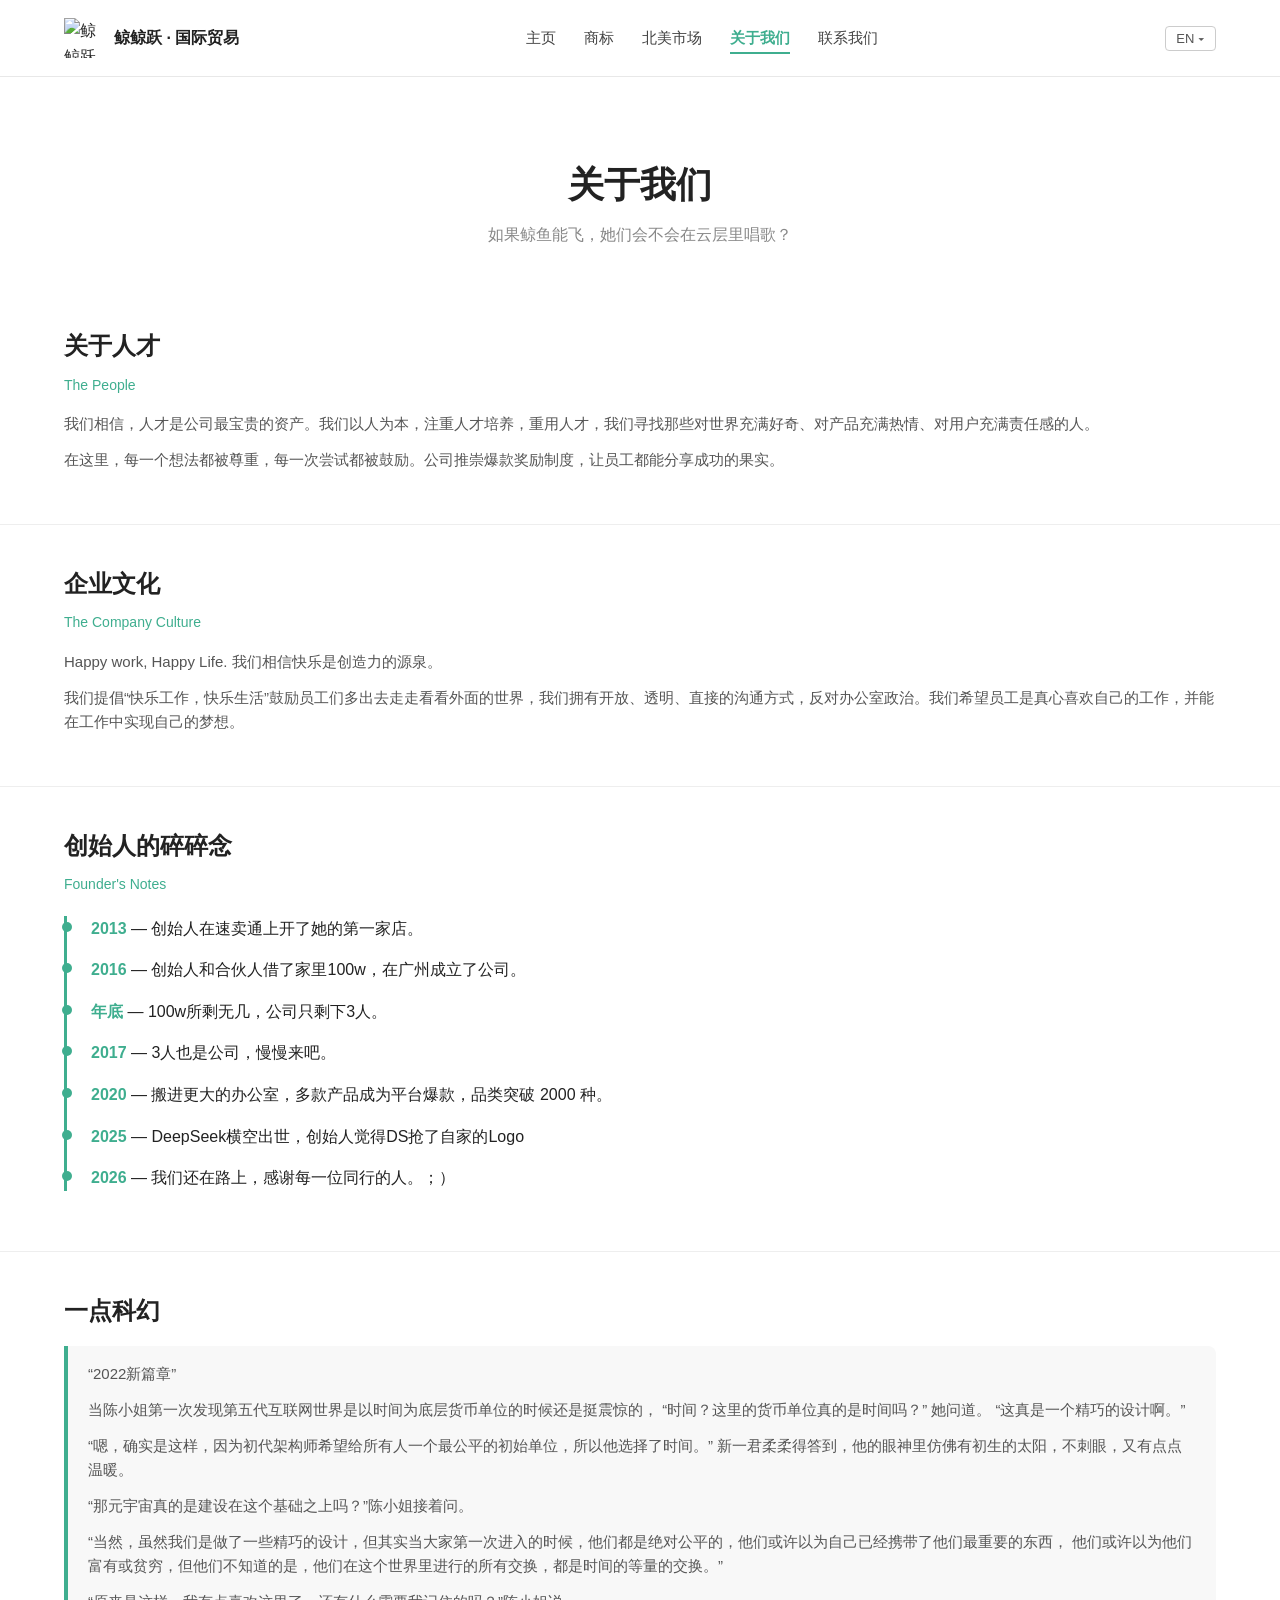
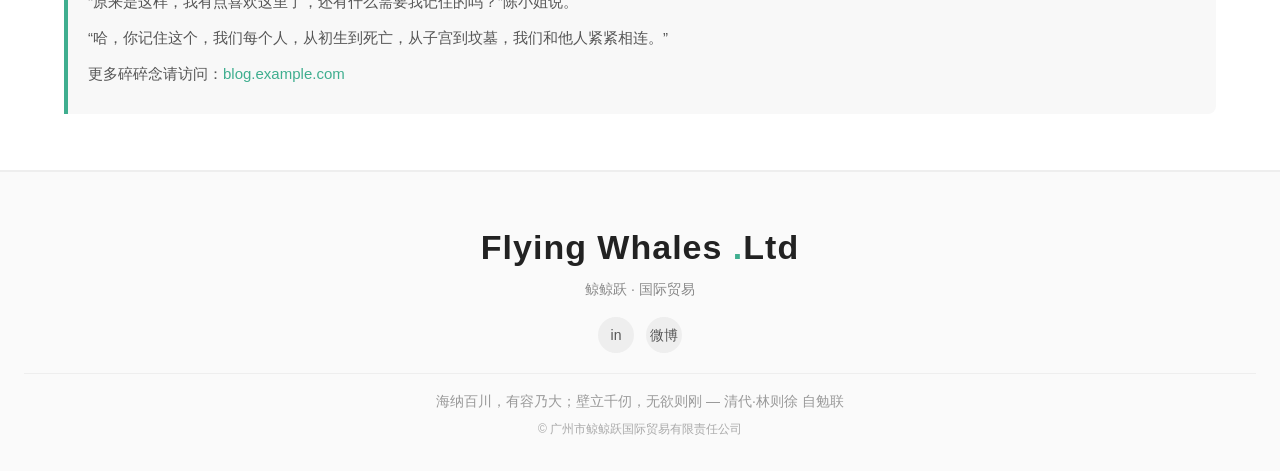
==== about.html @ 05362c3b "Add files via upload" ====
<!DOCTYPE html>
<html lang="zh-CN">
<head>
<meta charset="UTF-8">
<meta name="viewport" content="width=device-width, initial-scale=1.0">
<title>鲸鲸跃 · 关于我们</title>
<link rel="stylesheet" href="site.css">
<script>
(function(){
  try{
    var toggle=document.getElementById('navToggle'),
        menu=document.getElementById('navMenu');
    if(toggle&&menu){
      toggle.addEventListener('click',function(){
        var o=menu.classList.toggle('open');
        toggle.classList.toggle('active',o);
        toggle.setAttribute('aria-expanded',o);
        document.documentElement.style.overflow=o?'hidden':'';
      });
      menu.addEventListener('click',function(e){
        if(e.target.tagName==='A'){
          menu.classList.remove('open');
          toggle.classList.remove('active');
          toggle.setAttribute('aria-expanded','false');
          document.documentElement.style.overflow='';
        }
      });
    }
    document.querySelectorAll('a[href="#more"]').forEach(function(a){
      a.addEventListener('click',function(e){
        var t=document.getElementById('more');
        if(t){
          e.preventDefault();
          t.scrollIntoView({behavior:'smooth'});
        } else {
          e.preventDefault();
          location.href='about.html';
        }
      });
    });
    var lang=document.getElementById('navLang');
    if(lang)lang.addEventListener('click',function(){
      lang.textContent=lang.textContent.indexOf('EN')>-1?'中文 ▾':'EN ▾';
    });
    window.addEventListener('scroll',function(){
      var nav=document.getElementById('siteNav');
      if(nav)nav.classList.toggle('scrolled',window.scrollY>8);
    });
  }catch(e){}
})();
</script>
</head>
<body>

<!-- 顶部导航 -->
<nav id="siteNav">
  <div class="nav-inner">
    <a href="index.html" class="nav-brand">
      <img src="images/main-logo.png" alt="鲸鲸跃 Logo">
      <span>鲸鲸跃 · 国际贸易</span>
    </a>
    <ul id="navMenu">
      <li><a href="index.html">主页</a></li>
      <li><a href="brand.html">商标</a></li>
      <li><a href="na-market.html">北美市场</a></li>
      <li><a href="about.html" class="active">关于我们</a></li>
      <li><a href="index.html#more">联系我们</a></li>
    </ul>
    <div class="nav-right">
      <button id="navLang">EN ▾</button>
      <button id="navToggle" aria-label="菜单">
        <span></span><span></span><span></span>
      </button>
    </div>
  </div>
</nav>

<!-- 页面标题 -->
<section class="page-hero">
  <div class="container">
    <h1>关于我们</h1>
    <p>如果鲸鱼能飞，她们会不会在云层里唱歌？</p>
  </div>
</section>

<!-- 关于人才 -->
<section class="about-block">
  <div class="container">
    <h2>关于人才</h2>
    <p class="en">The People</p>
    <p>我们相信，人才是公司最宝贵的资产。我们以人为本，注重人才培养，重用人才，我们寻找那些对世界充满好奇、对产品充满热情、对用户充满责任感的人。</p>
    <p>在这里，每一个想法都被尊重，每一次尝试都被鼓励。公司推崇爆款奖励制度，让员工都能分享成功的果实。</p>
  </div>
</section>

<!-- 企业文化 -->
<section class="about-block">
  <div class="container">
    <h2>企业文化</h2>
    <p class="en">The Company Culture</p>
    <p>Happy work, Happy Life. 我们相信快乐是创造力的源泉。</p>
    <p>我们提倡“快乐工作，快乐生活”鼓励员工们多出去走走看看外面的世界，我们拥有开放、透明、直接的沟通方式，反对办公室政治。我们希望员工是真心喜欢自己的工作，并能在工作中实现自己的梦想。</p>
  </div>
</section>

<!-- 创始人的碎碎念 -->
<section class="about-block">
  <div class="container">
    <h2>创始人的碎碎念</h2>
    <p class="en">Founder's Notes</p>
    <div class="timeline">
      <div class="timeline-item">
        <span class="year">2013</span> — 创始人在速卖通上开了她的第一家店。
      </div>
      <div class="timeline-item">
        <span class="year">2016</span> — 创始人和合伙人借了家里100w，在广州成立了公司。
      </div>
      <div class="timeline-item">
        <span class="year">年底</span> — 100w所剩无几，公司只剩下3人。
      </div>
      <div class="timeline-item">
        <span class="year">2017</span> — 3人也是公司，慢慢来吧。
      </div>
      <div class="timeline-item">
        <span class="year">2020</span> — 搬进更大的办公室，多款产品成为平台爆款，品类突破 2000 种。
      </div>
  <div class="timeline-item">
        <span class="year">2025</span> — DeepSeek横空出世，创始人觉得DS抢了自家的Logo
      </div>
      <div class="timeline-item">
        <span class="year">2026</span> — 我们还在路上，感谢每一位同行的人。；）
      </div>
    </div>
  </div>
</section>

<!-- 一点科幻 -->
<section class="about-block">
  <div class="container">
    <h2>一点科幻</h2>
    <div class="quote-block">
      <p>“2022新篇章”</p>
      <p>

    <p> 当陈小姐第一次发现第五代互联网世界是以时间为底层货币单位的时候还是挺震惊的， “时间？这里的货币单位真的是时间吗？” 她问道。 “这真是一个精巧的设计啊。”</p>

    <p>“嗯，确实是这样，因为初代架构师希望给所有人一个最公平的初始单位，所以他选择了时间。” 新一君柔柔得答到，他的眼神里仿佛有初生的太阳，不刺眼，又有点点温暖。</p>

    <p>“那元宇宙真的是建设在这个基础之上吗？”陈小姐接着问。</p>

    <p>“当然，虽然我们是做了一些精巧的设计，但其实当大家第一次进入的时候，他们都是绝对公平的，他们或许以为自己已经携带了他们最重要的东西， 他们或许以为他们富有或贫穷，但他们不知道的是，他们在这个世界里进行的所有交换，都是时间的等量的交换。”</p>

    <p>“原来是这样，我有点喜欢这里了，还有什么需要我记住的吗？”陈小姐说。</p>

    <p>“哈，你记住这个，我们每个人，从初生到死亡，从子宫到坟墓，我们和他人紧紧相连。”</p>
      <p>更多碎碎念请访问：<a href="" style="color:#3fae8f;">blog.example.com</a></p>
    </div>
  </div>
</section>



<!-- 页脚 -->
<footer class="site-footer">
  <div class="footer-brand">Flying Whales <span class="dot">.</span>Ltd</div>
  <div class="footer-sub">鲸鲸跃 · 国际贸易</div>
  <div class="footer-social">
    <a href="#" title="in">in</a>
    <a href="#" title="微博">微博</a>
  </div>
  <div class="footer-motto">海纳百川，有容乃大；壁立千仞，无欲则刚 — 清代·林则徐 自勉联</div>
  <div class="footer-copy">© 广州市鲸鲸跃国际贸易有限责任公司　</div>
</footer>

</body>
</html>
---- site.css ----
/* ===== 全局重置 ===== */
* { margin: 0; padding: 0; box-sizing: border-box; }
html { scroll-behavior: smooth; scroll-padding-top: 76px; }
body {
  font-family: "PingFang SC", "Microsoft YaHei", "Helvetica Neue", Arial, sans-serif;
  color: #222; background: #fff; line-height: 1.6;
  padding-top: 76px; /* 给固定导航留位 */
}
img { max-width: 100%; display: block; }
a { text-decoration: none; color: inherit; }
ul { list-style: none; }
.container { max-width: 1200px; margin: 0 auto; padding: 0 24px; }

/* ===== 顶部导航 ===== */
#siteNav {
  position: fixed; top: 0; left: 0; right: 0; z-index: 1000;
  background: rgba(255,255,255,0.92);
  backdrop-filter: blur(8px);
  border-bottom: 1px solid #e8e8e8;
  transition: box-shadow 0.3s;
}
#siteNav.scrolled { box-shadow: 0 2px 12px rgba(0,0,0,0.08); }
.nav-inner {
  max-width: 1200px; margin: 0 auto; padding: 0 24px;
  display: flex; align-items: center; justify-content: space-between;
  height: 76px;
}
.nav-brand { display: flex; align-items: center; gap: 10px; }
.nav-brand img { width: 40px; height: 40px; }
.nav-brand span { font-size: 16px; font-weight: 600; color: #222; }
#navMenu { display: flex; align-items: center; gap: 28px; }
#navMenu a {
  font-size: 15px; color: #444; padding: 6px 0;
  border-bottom: 2px solid transparent;
  transition: color 0.2s, border-color 0.2s;
}
#navMenu a:hover { color: #3fae8f; }
#navMenu a.active { color: #3fae8f; border-bottom-color: #3fae8f; font-weight: 600; }
.nav-right { display: flex; align-items: center; gap: 16px; }
#navLang {
  background: none; border: 1px solid #ccc; border-radius: 4px;
  padding: 4px 10px; font-size: 13px; cursor: pointer; color: #555;
}
#navLang:hover { border-color: #3fae8f; color: #3fae8f; }
#navToggle {
  display: none; background: none; border: none; cursor: pointer;
  width: 32px; height: 32px; position: relative;
}
#navToggle span {
  display: block; width: 22px; height: 2px; background: #333;
  margin: 5px auto; transition: 0.3s; border-radius: 2px;
}
#navToggle.active span:nth-child(1) { transform: translateY(7px) rotate(45deg); }
#navToggle.active span:nth-child(2) { opacity: 0; }
#navToggle.active span:nth-child(3) { transform: translateY(-7px) rotate(-45deg); }

/* ===== 页脚 ===== */
.site-footer {
  background: #fafafa; border-top: 1px solid #eee;
  padding: 48px 24px 32px; text-align: center;
}
.footer-brand { font-size: 34px; font-weight: 700; letter-spacing: 1px; }
.footer-brand .dot { color: #3fae8f; }
.footer-sub { font-size: 14px; color: #888; margin-top: 4px; }
.footer-social { margin-top: 16px; display: flex; justify-content: center; gap: 12px; }
.footer-social a {
  display: inline-flex; align-items: center; justify-content: center;
  width: 36px; height: 36px; border-radius: 50%;
  background: #eee; color: #555; font-size: 14px;
  transition: 0.2s;
}
.footer-social a:hover { background: #3fae8f; color: #fff; }
.footer-motto {
  margin-top: 20px; font-size: 14px; color: #999;
  border-top: 1px solid #eee; padding-top: 16px;
}
.footer-copy { margin-top: 8px; font-size: 12px; color: #aaa; }

/* ===== 首页 ===== */
.hero {
  background: linear-gradient(135deg, #2d1b4e 0%, #4a2c6d 40%, #7b3f8f 100%);
  color: #fff; padding: 120px 0 80px; text-align: center;
}
.hero h1 { font-size: 42px; font-weight: 700; margin-bottom: 12px; }
.hero h1 span { color: #3fae8f; }
.hero p { font-size: 16px; opacity: 0.85; max-width: 600px; margin: 0 auto; }
.hero .en { font-size: 14px; opacity: 0.6; margin-top: 8px; font-style: italic; }

.section { padding: 80px 0; }
.section-title { font-size: 32px; font-weight: 700; text-align: center; margin-bottom: 16px; }
.section-sub { text-align: center; color: #888; margin-bottom: 40px; }

.intro-grid { display: grid; grid-template-columns: 1fr 1fr; gap: 40px; align-items: center; }
.intro-text p { margin-bottom: 16px; color: #555; font-size: 15px; }
.intro-visual {
  background: linear-gradient(135deg, #0f766e, #14b8a6);
  border-radius: 16px; padding: 60px 40px; text-align: center; color: #fff;
  min-height: 300px; display: flex; align-items: center; justify-content: center;
  font-size: 18px;
}

.world-grid { display: grid; grid-template-columns: repeat(3, 1fr); gap: 24px; }
.world-item {
  background: #f8f8f8; border-radius: 12px; padding: 40px 24px;
  text-align: center; transition: 0.2s;
}
.world-item:hover { transform: translateY(-4px); box-shadow: 0 8px 24px rgba(0,0,0,0.08); }
.world-item .icon { font-size: 48px; margin-bottom: 12px; }
.world-item h3 { font-size: 16px; margin-bottom: 8px; }
.world-item p { font-size: 13px; color: #888; }

.learn-section { background: #1a1a1a; color: #fff; }
.learn-grid { display: grid; grid-template-columns: 1fr 1fr; gap: 40px; align-items: center; }
.learn-grid h2 { font-size: 28px; margin-bottom: 12px; }
.learn-grid p { color: #aaa; font-size: 14px; margin-bottom: 16px; }
.btn-primary {
  display: inline-block; background: #3fae8f; color: #fff;
  padding: 10px 28px; border-radius: 24px; font-size: 14px;
  transition: 0.2s; border: none; cursor: pointer;
}
.btn-primary:hover { background: #358f76; }

.contact-section { background: #fafafa; }
.contact-grid { display: grid; grid-template-columns: 1fr 1fr; gap: 40px; }
.contact-info h3 { font-size: 20px; margin-bottom: 16px; }
.contact-info p { margin-bottom: 12px; color: #555; font-size: 14px; }
.contact-info .icon { margin-right: 8px; }
.contact-form label { display: block; font-size: 14px; margin-bottom: 6px; color: #555; }
.contact-form input, .contact-form textarea {
  width: 100%; padding: 10px 14px; border: 1px solid #ddd;
  border-radius: 6px; font-size: 14px; margin-bottom: 16px;
  font-family: inherit;
}
.contact-form input:focus, .contact-form textarea:focus {
  outline: none; border-color: #3fae8f;
}
.contact-form textarea { min-height: 120px; resize: vertical; }

/* ===== 关于页 ===== */
.page-hero { padding: 80px 0 40px; text-align: center; }
.page-hero h1 { font-size: 36px; font-weight: 700; }
.page-hero p { color: #888; margin-top: 8px; }
.about-block { padding: 40px 0; border-bottom: 1px solid #eee; }
.about-block h2 { font-size: 24px; margin-bottom: 8px; }
.about-block .en { color: #3fae8f; font-size: 14px; margin-bottom: 16px; }
.about-block p { color: #555; font-size: 15px; margin-bottom: 12px; }
.timeline { border-left: 3px solid #3fae8f; padding-left: 24px; margin: 20px 0; }
.timeline-item { margin-bottom: 16px; position: relative; }
.timeline-item::before {
  content: ""; position: absolute; left: -29px; top: 6px;
  width: 10px; height: 10px; border-radius: 50%;
  background: #3fae8f;
}
.timeline-item .year { font-weight: 700; color: #3fae8f; }
.quote-block {
  border-left: 4px solid #3fae8f; padding: 16px 20px;
  background: #f8f8f8; border-radius: 0 8px 8px 0; margin: 16px 0;
}
.add-image {
  border: 2px dashed #ccc; border-radius: 8px; padding: 40px;
  text-align: center; color: #aaa; margin: 16px 0; cursor: pointer;
}

/* ===== 商标页 ===== */
.brand-hero { text-align: center; padding: 80px 0 40px; }
.brand-hero h1 { font-size: 40px; }
.brand-hero p { color: #888; margin-top: 8px; }
.brand-showcase {
  display: flex; justify-content: center; gap: 60px; flex-wrap: wrap;
  padding: 40px 0;
}
.brand-card { text-align: center; max-width: 300px; }
.brand-card .logo-box {
  width: 180px; height: 180px; border-radius: 16px;
  background: #f0f0f0; display: flex; align-items: center;
  justify-content: center; margin: 0 auto 16px;
}
.brand-card h3 { font-size: 18px; margin-bottom: 8px; }
.brand-card p { font-size: 13px; color: #888; }

/* ===== 北美市场页 ===== */
.product-grid { display: grid; grid-template-columns: 1fr 1fr; gap: 40px; padding: 40px 0; }
.product-card { background: #fff; border: 1px solid #eee; border-radius: 12px; overflow: hidden; }
.product-card .img-box {
  background: #f8f8f8; padding: 40px; display: flex;
  align-items: center; justify-content: center; min-height: 280px;
}
.product-card .info { padding: 20px 24px; }
.product-card h3 { font-size: 16px; margin-bottom: 8px; }
.product-card .rating { color: #f59e0b; font-size: 14px; }
.product-card .price { font-size: 18px; font-weight: 700; margin: 8px 0; }
.product-card .desc { font-size: 13px; color: #888; }
.product-card .unavailable { color: #dc2626; font-size: 13px; }

/* ===== 响应式 ===== */
@media (max-width: 768px) {
  body { padding-top: 64px; }
  .nav-inner { height: 64px; }
  #navToggle { display: block; }
  #navMenu {
    position: fixed; top: 64px; right: 0; bottom: 0;
    width: 260px; background: #fff; flex-direction: column;
    padding: 40px 24px; gap: 24px;
    transform: translateX(100%); transition: transform 0.3s;
    box-shadow: -4px 0 16px rgba(0,0,0,0.08);
  }
  #navMenu.open { transform: translateX(0); }
  .nav-right { margin-left: auto; }
  .intro-grid, .learn-grid, .contact-grid, .product-grid { grid-template-columns: 1fr; }
  .world-grid { grid-template-columns: 1fr 1fr; }
  .hero h1 { font-size: 30px; }
  .hero { padding: 80px 0 60px; }
  .section { padding: 60px 0; }
  .footer-brand { font-size: 26px; }
}
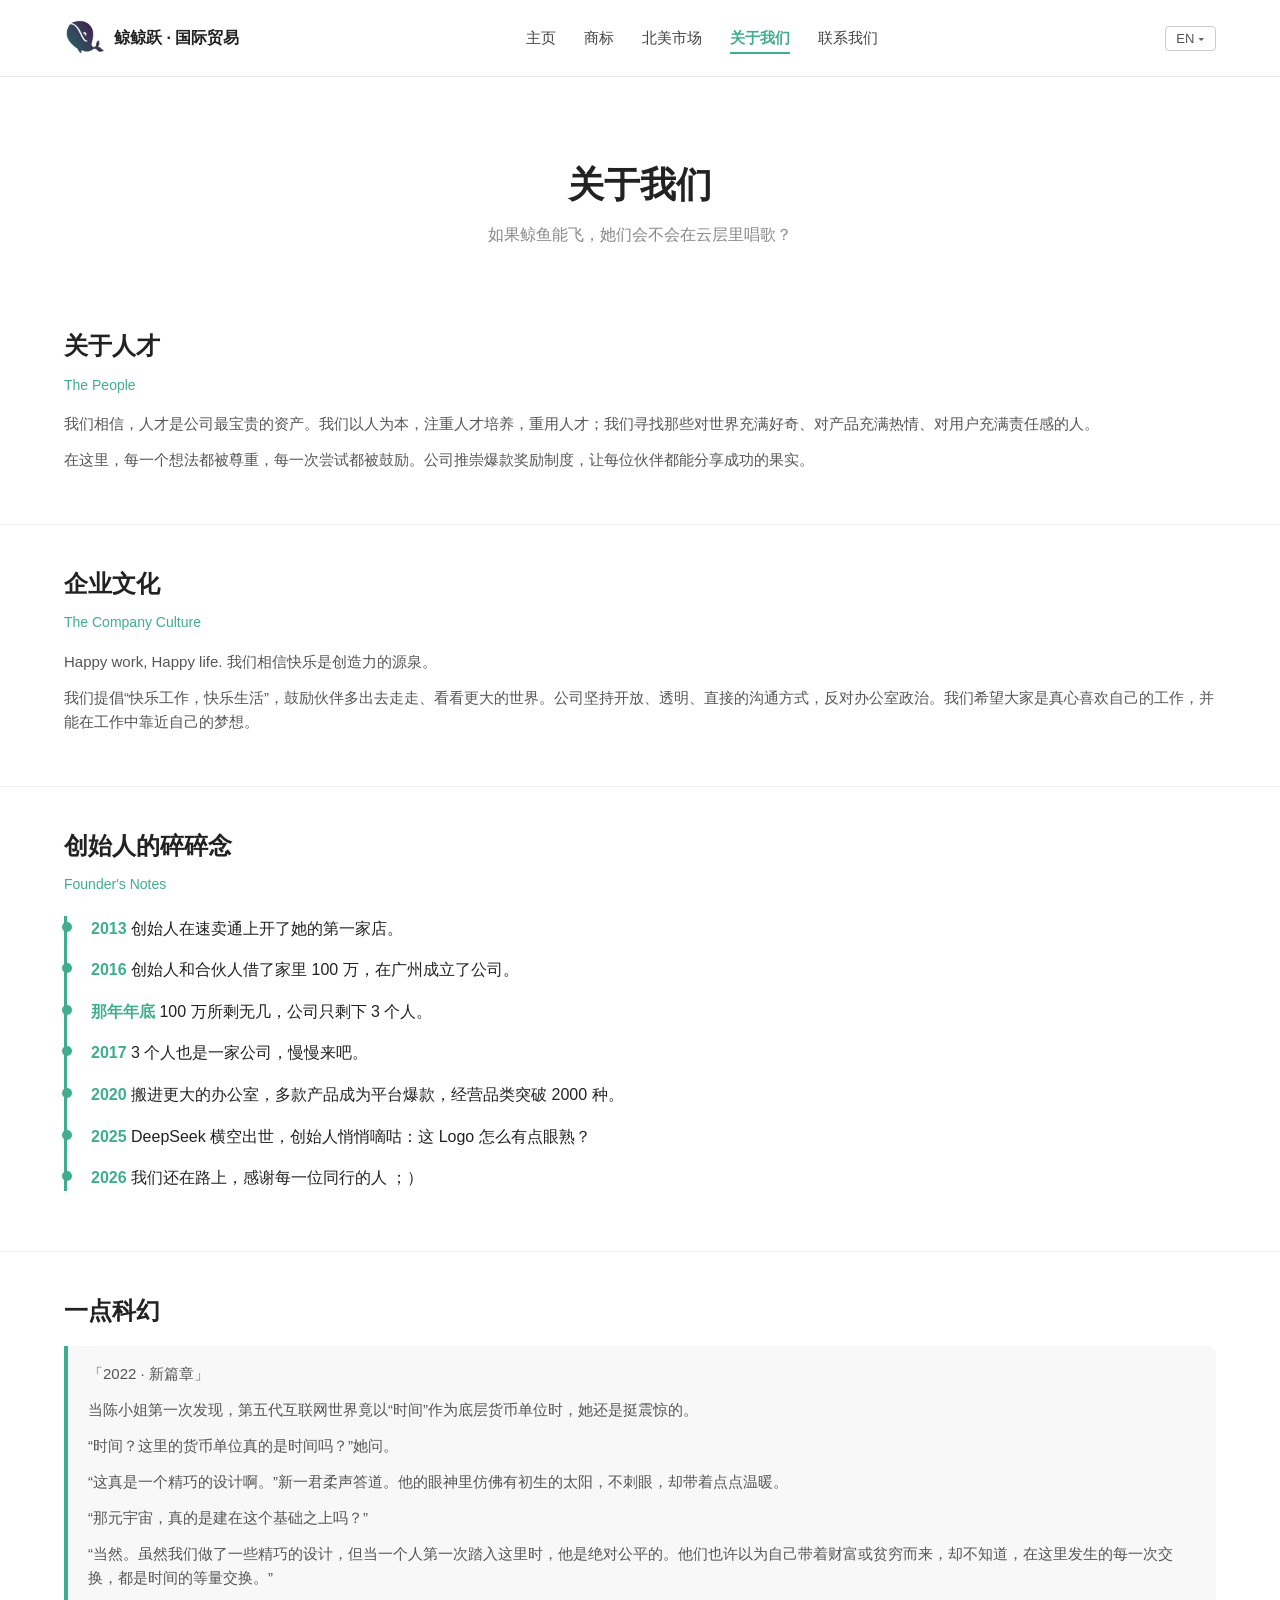
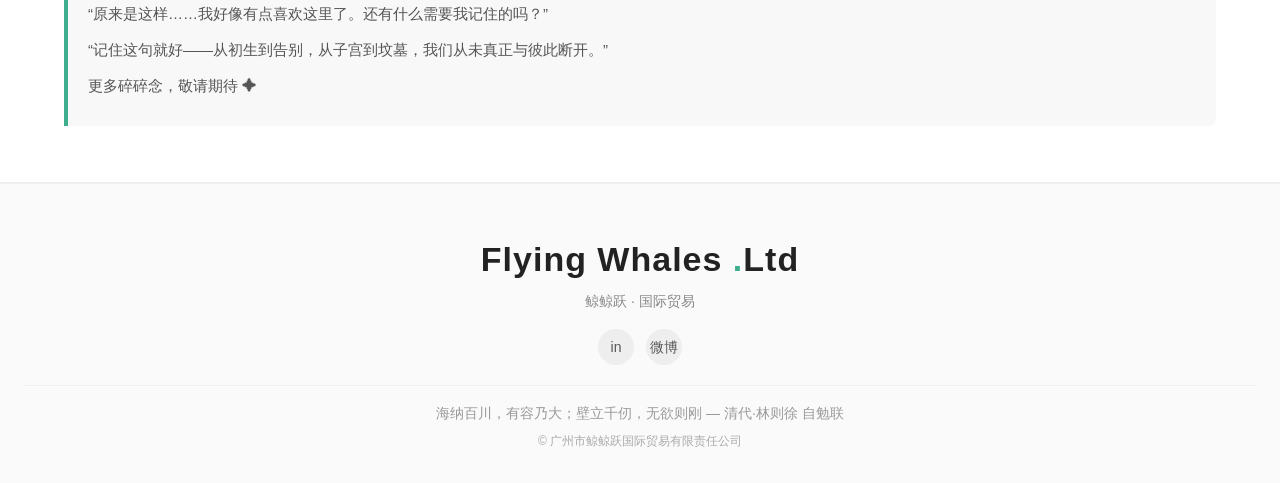
==== commit 6dfafd42: "Refactor about.html with updated content and structure" ====
--- a/about.html
+++ b/about.html
@@ -5,60 +5,17 @@
 <meta name="viewport" content="width=device-width, initial-scale=1.0">
 <title>鲸鲸跃 · 关于我们</title>
 <link rel="stylesheet" href="site.css">
-<script>
-(function(){
-  try{
-    var toggle=document.getElementById('navToggle'),
-        menu=document.getElementById('navMenu');
-    if(toggle&&menu){
-      toggle.addEventListener('click',function(){
-        var o=menu.classList.toggle('open');
-        toggle.classList.toggle('active',o);
-        toggle.setAttribute('aria-expanded',o);
-        document.documentElement.style.overflow=o?'hidden':'';
-      });
-      menu.addEventListener('click',function(e){
-        if(e.target.tagName==='A'){
-          menu.classList.remove('open');
-          toggle.classList.remove('active');
-          toggle.setAttribute('aria-expanded','false');
-          document.documentElement.style.overflow='';
-        }
-      });
-    }
-    document.querySelectorAll('a[href="#more"]').forEach(function(a){
-      a.addEventListener('click',function(e){
-        var t=document.getElementById('more');
-        if(t){
-          e.preventDefault();
-          t.scrollIntoView({behavior:'smooth'});
-        } else {
-          e.preventDefault();
-          location.href='about.html';
-        }
-      });
-    });
-    var lang=document.getElementById('navLang');
-    if(lang)lang.addEventListener('click',function(){
-      lang.textContent=lang.textContent.indexOf('EN')>-1?'中文 ▾':'EN ▾';
-    });
-    window.addEventListener('scroll',function(){
-      var nav=document.getElementById('siteNav');
-      if(nav)nav.classList.toggle('scrolled',window.scrollY>8);
-    });
-  }catch(e){}
-})();
-</script>
 </head>
 <body>
 
-<!-- 顶部导航 -->
+<!-- ===== 顶部导航（三页统一） ===== -->
 <nav id="siteNav">
   <div class="nav-inner">
     <a href="index.html" class="nav-brand">
       <img src="images/main-logo.png" alt="鲸鲸跃 Logo">
       <span>鲸鲸跃 · 国际贸易</span>
     </a>
+
     <ul id="navMenu">
       <li><a href="index.html">主页</a></li>
       <li><a href="brand.html">商标</a></li>
@@ -66,16 +23,17 @@
       <li><a href="about.html" class="active">关于我们</a></li>
       <li><a href="index.html#more">联系我们</a></li>
     </ul>
+
     <div class="nav-right">
       <button id="navLang">EN ▾</button>
-      <button id="navToggle" aria-label="菜单">
+      <button id="navToggle" aria-label="菜单" aria-expanded="false">
         <span></span><span></span><span></span>
       </button>
     </div>
   </div>
 </nav>
 
-<!-- 页面标题 -->
+<!-- ===== 页面标题 ===== -->
 <section class="page-hero">
   <div class="container">
     <h1>关于我们</h1>
@@ -83,94 +41,176 @@
   </div>
 </section>
 
-<!-- 关于人才 -->
+<!-- ===== 关于人才 ===== -->
 <section class="about-block">
   <div class="container">
     <h2>关于人才</h2>
     <p class="en">The People</p>
-    <p>我们相信，人才是公司最宝贵的资产。我们以人为本，注重人才培养，重用人才，我们寻找那些对世界充满好奇、对产品充满热情、对用户充满责任感的人。</p>
-    <p>在这里，每一个想法都被尊重，每一次尝试都被鼓励。公司推崇爆款奖励制度，让员工都能分享成功的果实。</p>
-  </div>
-</section>
-
-<!-- 企业文化 -->
+    <p>我们相信，人才是公司最宝贵的资产。我们以人为本，注重人才培养，重用人才；我们寻找那些对世界充满好奇、对产品充满热情、对用户充满责任感的人。</p>
+    <p>在这里，每一个想法都被尊重，每一次尝试都被鼓励。公司推崇爆款奖励制度，让每位伙伴都能分享成功的果实。</p>
+  </div>
+</section>
+
+<!-- ===== 企业文化 ===== -->
 <section class="about-block">
   <div class="container">
     <h2>企业文化</h2>
     <p class="en">The Company Culture</p>
-    <p>Happy work, Happy Life. 我们相信快乐是创造力的源泉。</p>
-    <p>我们提倡“快乐工作，快乐生活”鼓励员工们多出去走走看看外面的世界，我们拥有开放、透明、直接的沟通方式，反对办公室政治。我们希望员工是真心喜欢自己的工作，并能在工作中实现自己的梦想。</p>
-  </div>
-</section>
-
-<!-- 创始人的碎碎念 -->
+    <p>Happy work, Happy life. 我们相信快乐是创造力的源泉。</p>
+    <p>我们提倡“快乐工作，快乐生活”，鼓励伙伴多出去走走、看看更大的世界。公司坚持开放、透明、直接的沟通方式，反对办公室政治。我们希望大家是真心喜欢自己的工作，并能在工作中靠近自己的梦想。</p>
+  </div>
+</section>
+
+<!-- ===== 创始人的碎碎念 ===== -->
 <section class="about-block">
   <div class="container">
     <h2>创始人的碎碎念</h2>
     <p class="en">Founder's Notes</p>
+
     <div class="timeline">
       <div class="timeline-item">
-        <span class="year">2013</span> — 创始人在速卖通上开了她的第一家店。
-      </div>
-      <div class="timeline-item">
-        <span class="year">2016</span> — 创始人和合伙人借了家里100w，在广州成立了公司。
-      </div>
-      <div class="timeline-item">
-        <span class="year">年底</span> — 100w所剩无几，公司只剩下3人。
-      </div>
-      <div class="timeline-item">
-        <span class="year">2017</span> — 3人也是公司，慢慢来吧。
-      </div>
-      <div class="timeline-item">
-        <span class="year">2020</span> — 搬进更大的办公室，多款产品成为平台爆款，品类突破 2000 种。
-      </div>
-  <div class="timeline-item">
-        <span class="year">2025</span> — DeepSeek横空出世，创始人觉得DS抢了自家的Logo
-      </div>
-      <div class="timeline-item">
-        <span class="year">2026</span> — 我们还在路上，感谢每一位同行的人。；）
+        <span class="year">2013</span>
+        创始人在速卖通上开了她的第一家店。
+      </div>
+
+      <div class="timeline-item">
+        <span class="year">2016</span>
+        创始人和合伙人借了家里 100 万，在广州成立了公司。
+      </div>
+
+      <div class="timeline-item">
+        <span class="year">那年年底</span>
+        100 万所剩无几，公司只剩下 3 个人。
+      </div>
+
+      <div class="timeline-item">
+        <span class="year">2017</span>
+        3 个人也是一家公司，慢慢来吧。
+      </div>
+
+      <div class="timeline-item">
+        <span class="year">2020</span>
+        搬进更大的办公室，多款产品成为平台爆款，经营品类突破 2000 种。
+      </div>
+
+      <div class="timeline-item">
+        <span class="year">2025</span>
+        DeepSeek 横空出世，创始人悄悄嘀咕：这 Logo 怎么有点眼熟？
+      </div>
+
+      <div class="timeline-item">
+        <span class="year">2026</span>
+        我们还在路上，感谢每一位同行的人 ；）
       </div>
     </div>
   </div>
 </section>
 
-<!-- 一点科幻 -->
+<!-- ===== 一点科幻 ===== -->
 <section class="about-block">
   <div class="container">
     <h2>一点科幻</h2>
+
     <div class="quote-block">
-      <p>“2022新篇章”</p>
-      <p>
-
-    <p> 当陈小姐第一次发现第五代互联网世界是以时间为底层货币单位的时候还是挺震惊的， “时间？这里的货币单位真的是时间吗？” 她问道。 “这真是一个精巧的设计啊。”</p>
-
-    <p>“嗯，确实是这样，因为初代架构师希望给所有人一个最公平的初始单位，所以他选择了时间。” 新一君柔柔得答到，他的眼神里仿佛有初生的太阳，不刺眼，又有点点温暖。</p>
-
-    <p>“那元宇宙真的是建设在这个基础之上吗？”陈小姐接着问。</p>
-
-    <p>“当然，虽然我们是做了一些精巧的设计，但其实当大家第一次进入的时候，他们都是绝对公平的，他们或许以为自己已经携带了他们最重要的东西， 他们或许以为他们富有或贫穷，但他们不知道的是，他们在这个世界里进行的所有交换，都是时间的等量的交换。”</p>
-
-    <p>“原来是这样，我有点喜欢这里了，还有什么需要我记住的吗？”陈小姐说。</p>
-
-    <p>“哈，你记住这个，我们每个人，从初生到死亡，从子宫到坟墓，我们和他人紧紧相连。”</p>
-      <p>更多碎碎念请访问：<a href="" style="color:#3fae8f;">blog.example.com</a></p>
+      <p class="quote-title">「2022 · 新篇章」</p>
+
+      <p>当陈小姐第一次发现，第五代互联网世界竟以“时间”作为底层货币单位时，她还是挺震惊的。</p>
+
+      <p>“时间？这里的货币单位真的是时间吗？”她问。</p>
+
+      <p>“这真是一个精巧的设计啊。”新一君柔声答道。他的眼神里仿佛有初生的太阳，不刺眼，却带着点点温暖。</p>
+
+      <p>“那元宇宙，真的是建在这个基础之上吗？”</p>
+
+      <p>“当然。虽然我们做了一些精巧的设计，但当一个人第一次踏入这里时，他是绝对公平的。他们也许以为自己带着财富或贫穷而来，却不知道，在这里发生的每一次交换，都是时间的等量交换。”</p>
+
+      <p>“原来是这样……我好像有点喜欢这里了。还有什么需要我记住的吗？”</p>
+
+      <p>“记住这句就好——从初生到告别，从子宫到坟墓，我们从未真正与彼此断开。”</p>
+
+      <p class="blog-tip">
+        更多碎碎念，敬请期待 ✦
+        <!-- 占位链接，避免 404 / 解析报错 -->
+        <!-- <a href="https://your-blog.example.com" target="_blank" rel="noopener">前往博客 →</a> -->
+      </p>
     </div>
   </div>
 </section>
 
-
-
-<!-- 页脚 -->
+<!-- ===== 页脚 ===== -->
 <footer class="site-footer">
   <div class="footer-brand">Flying Whales <span class="dot">.</span>Ltd</div>
   <div class="footer-sub">鲸鲸跃 · 国际贸易</div>
   <div class="footer-social">
-    <a href="#" title="in">in</a>
+    <a href="#" title="LinkedIn">in</a>
     <a href="#" title="微博">微博</a>
   </div>
   <div class="footer-motto">海纳百川，有容乃大；壁立千仞，无欲则刚 — 清代·林则徐 自勉联</div>
-  <div class="footer-copy">© 广州市鲸鲸跃国际贸易有限责任公司　</div>
+  <div class="footer-copy">© 广州市鲸鲸跃国际贸易有限责任公司</div>
 </footer>
 
+<!-- ===== 统一导航脚本（必须放 body 末尾） ===== -->
+<script>
+(function () {
+  try {
+    var toggle = document.getElementById('navToggle');
+    var menu   = document.getElementById('navMenu');
+
+    /* 汉堡菜单 */
+    if (toggle && menu) {
+      toggle.addEventListener('click', function () {
+        var open = menu.classList.toggle('open');
+        toggle.classList.toggle('active', open);
+        toggle.setAttribute('aria-expanded', open);
+        document.documentElement.style.overflow = open ? 'hidden' : '';
+      });
+
+      /* 点菜单链接：先关菜单，再正常跳转 */
+      menu.addEventListener('click', function (e) {
+        var a = e.target.closest('a');
+        if (!a) return;
+
+        menu.classList.remove('open');
+        toggle.classList.remove('active');
+        toggle.setAttribute('aria-expanded', 'false');
+        document.documentElement.style.overflow = '';
+
+        /* 本页没有 #more，交给 index.html 处理 */
+        if (a.getAttribute('href') === '#more') {
+          e.preventDefault();
+          location.href = 'index.html#more';
+        }
+      });
+    }
+
+    /* 页面内其它 #more 链接（平滑跳转） */
+    document.querySelectorAll('a[href="#more"]').forEach(function (a) {
+      a.addEventListener('click', function (e) {
+        var t = document.getElementById('more');
+        if (t) {
+          e.preventDefault();
+          t.scrollIntoView({ behavior: 'smooth' });
+        }
+      });
+    });
+
+    /* 中英文切换（视觉层） */
+    var lang = document.getElementById('navLang');
+    if (lang) {
+      lang.addEventListener('click', function () {
+        lang.textContent = lang.textContent.indexOf('EN') > -1 ? '中文 ▾' : 'EN ▾';
+      });
+    }
+
+    /* 滚动阴影 */
+    window.addEventListener('scroll', function () {
+      var nav = document.getElementById('siteNav');
+      if (nav) nav.classList.toggle('scrolled', window.scrollY > 8);
+    });
+  } catch (e) {
+    /* 静默容错 */
+  }
+})();
+</script>
 </body>
-</html>+</html>
--- a/site.css
+++ b/site.css
@@ -11,11 +11,10 @@
 ul { list-style: none; }
 .container { max-width: 1200px; margin: 0 auto; padding: 0 24px; }
 
-/* ===== 顶部导航 ===== */
+/* ===== 顶部导航（桌面端） ===== */
 #siteNav {
   position: fixed; top: 0; left: 0; right: 0; z-index: 1000;
-  background: rgba(255,255,255,0.92);
-  backdrop-filter: blur(8px);
+  background: #ffffff; /* 纯白，完全不透明 */
   border-bottom: 1px solid #e8e8e8;
   transition: box-shadow 0.3s;
 }
@@ -28,6 +27,7 @@
 .nav-brand { display: flex; align-items: center; gap: 10px; }
 .nav-brand img { width: 40px; height: 40px; }
 .nav-brand span { font-size: 16px; font-weight: 600; color: #222; }
+
 #navMenu { display: flex; align-items: center; gap: 28px; }
 #navMenu a {
   font-size: 15px; color: #444; padding: 6px 0;
@@ -36,12 +36,15 @@
 }
 #navMenu a:hover { color: #3fae8f; }
 #navMenu a.active { color: #3fae8f; border-bottom-color: #3fae8f; font-weight: 600; }
+
 .nav-right { display: flex; align-items: center; gap: 16px; }
 #navLang {
   background: none; border: 1px solid #ccc; border-radius: 4px;
   padding: 4px 10px; font-size: 13px; cursor: pointer; color: #555;
 }
 #navLang:hover { border-color: #3fae8f; color: #3fae8f; }
+
+/* ===== 汉堡按钮（默认隐藏，手机端显示） ===== */
 #navToggle {
   display: none; background: none; border: none; cursor: pointer;
   width: 32px; height: 32px; position: relative;
@@ -192,19 +195,111 @@
 .product-card .desc { font-size: 13px; color: #888; }
 .product-card .unavailable { color: #dc2626; font-size: 13px; }
 
-/* ===== 响应式 ===== */
+/* =====================================================
+   ===== 手机端导航栏（重点优化：完全不透明、清晰） =====
+   ===================================================== */
 @media (max-width: 768px) {
   body { padding-top: 64px; }
-  .nav-inner { height: 64px; }
-  #navToggle { display: block; }
+
+  /* 导航栏：纯白、不透明、加阴影 */
+  #siteNav {
+    background: #ffffff !important;  /* 强制纯白，完全覆盖背景 */
+    box-shadow: 0 2px 12px rgba(0, 0, 0, 0.1);  /* 阴影让导航更立体 */
+    border-bottom: 1px solid #e0e0e0;
+  }
+
+  .nav-inner { height: 64px; padding: 0 16px; }
+
+  /* 品牌文字 */
+  .nav-brand span {
+    font-size: 15px;
+    color: #222;
+    font-weight: 700;
+    white-space: nowrap;
+  }
+
+  /* 汉堡按钮：显示、加大点击区域 */
+  #navToggle {
+    display: block;
+    width: 40px;
+    height: 40px;
+    padding: 4px;
+    border-radius: 6px;
+    background: transparent;
+  }
+  #navToggle span {
+    width: 22px;
+    height: 2.5px;
+    background: #333;
+    margin: 5px auto;
+  }
+
+  /* 语言切换按钮：更清晰 */
+  #navLang {
+    font-size: 13px;
+    padding: 4px 10px;
+    border: 1px solid #ccc;
+    background: #fff;
+    color: #333;
+  }
+
+  /* 菜单抽屉：纯白背景 + 高对比文字 */
   #navMenu {
-    position: fixed; top: 64px; right: 0; bottom: 0;
-    width: 260px; background: #fff; flex-direction: column;
-    padding: 40px 24px; gap: 24px;
-    transform: translateX(100%); transition: transform 0.3s;
-    box-shadow: -4px 0 16px rgba(0,0,0,0.08);
-  }
-  #navMenu.open { transform: translateX(0); }
+    position: fixed;
+    top: 64px;
+    right: 0;
+    bottom: 0;
+    width: 280px;
+    background: #ffffff !important;  /* 纯白，完全不透明 */
+    flex-direction: column;
+    padding: 30px 24px;
+    gap: 8px;
+    transform: translateX(100%);
+    transition: transform 0.3s ease;
+    box-shadow: -4px 0 24px rgba(0, 0, 0, 0.15);
+    z-index: 999;
+    display: flex;
+    overflow-y: auto;
+  }
+
+  /* 菜单打开状态 */
+  #navMenu.open {
+    transform: translateX(0);
+  }
+
+  /* 菜单链接：大点击区域、高对比 */
+  #navMenu a {
+    display: block;
+    font-size: 17px;
+    font-weight: 500;
+    color: #222;
+    padding: 14px 12px;
+    border-radius: 8px;
+    border-bottom: none;
+    transition: background 0.2s, color 0.2s;
+  }
+
+  /* 菜单链接点击效果 */
+  #navMenu a:hover,
+  #navMenu a:active {
+    background: #f0f7f4;
+    color: #3fae8f;
+  }
+
+  /* 当前激活菜单项 */
+  #navMenu a.active {
+    color: #3fae8f;
+    background: #e8f5f0;
+    font-weight: 700;
+    border-bottom: none;
+  }
+
+  /* 菜单底部留白 */
+  #navMenu li:last-child {
+    margin-bottom: 20px;
+  }
+
+  /* 其它页面布局 */
   .nav-right { margin-left: auto; }
   .intro-grid, .learn-grid, .contact-grid, .product-grid { grid-template-columns: 1fr; }
   .world-grid { grid-template-columns: 1fr 1fr; }
@@ -212,4 +307,27 @@
   .hero { padding: 80px 0 60px; }
   .section { padding: 60px 0; }
   .footer-brand { font-size: 26px; }
-}+}
+
+/* ===== 超小屏（≤480px） ===== */
+@media (max-width: 480px) {
+  .container { padding: 0 16px; }
+  .nav-inner { padding: 0 12px; }
+  .hero h1 { font-size: 24px; }
+  .hero p { font-size: 14px; }
+  .section-title { font-size: 26px; }
+  .world-grid { grid-template-columns: 1fr; }
+  .footer-brand { font-size: 22px; }
+  .footer-motto { font-size: 12px; }
+
+  /* 菜单宽度适配小屏 */
+  #navMenu {
+    width: 85%;
+    max-width: 300px;
+    padding: 24px 20px;
+  }
+  #navMenu a {
+    font-size: 16px;
+    padding: 12px 10px;
+  }
+}
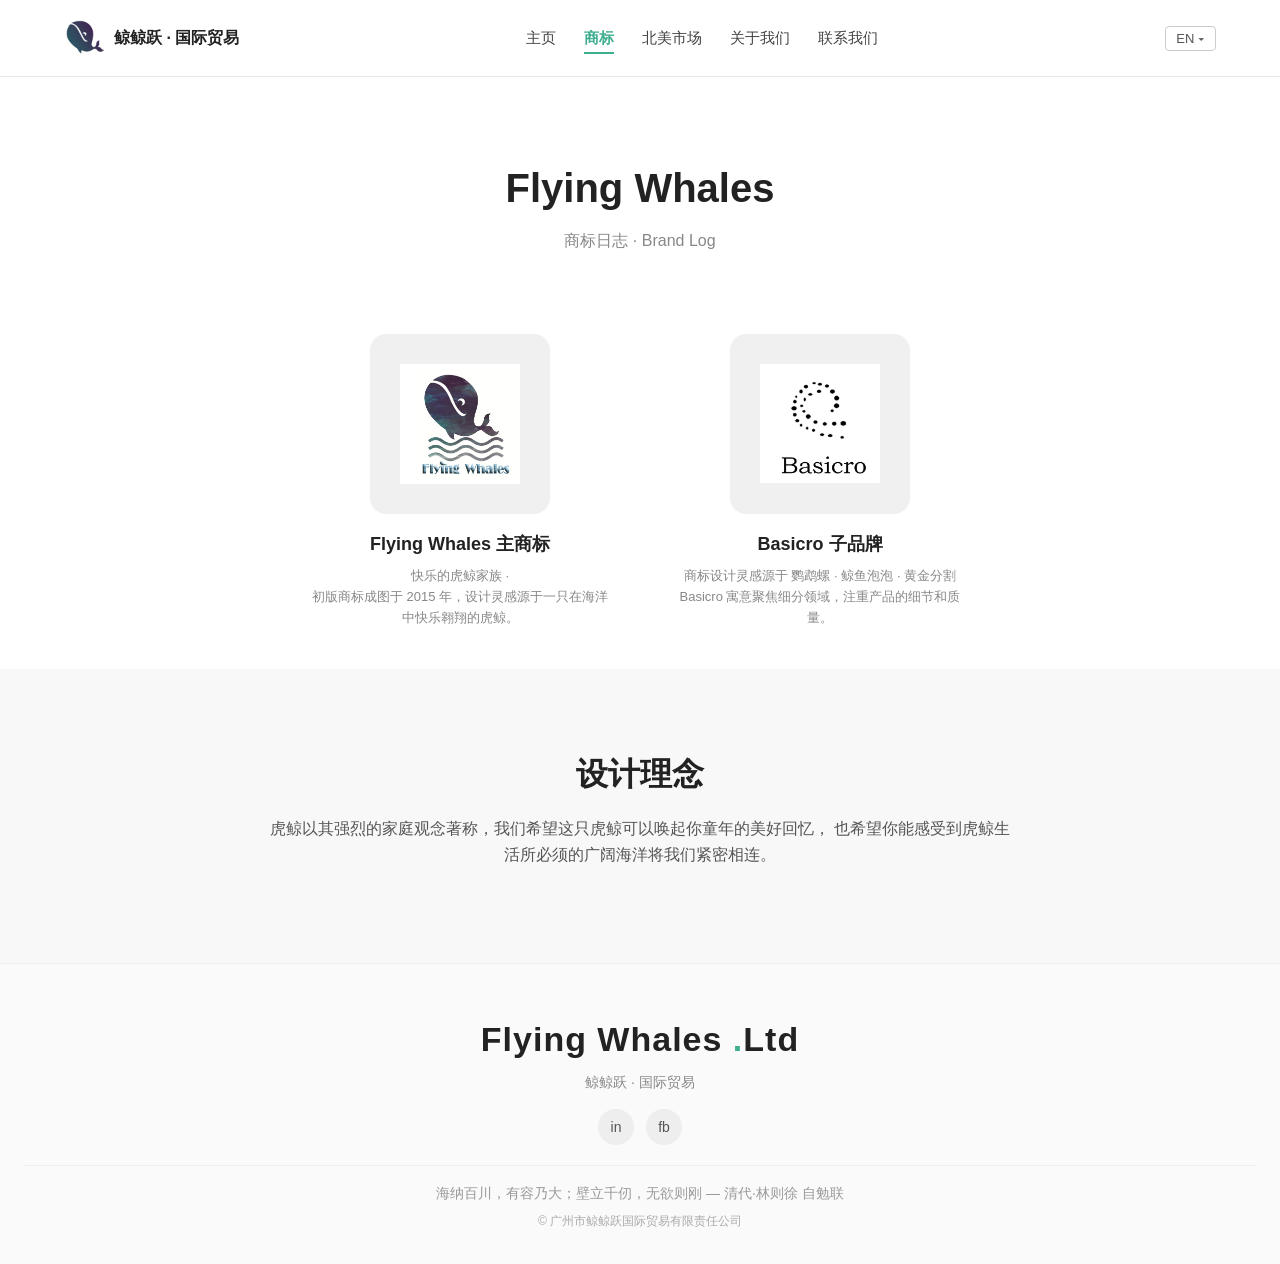
==== commit 6bc93df4: "Replace about.html content with brand.html structure" ====
--- a/about.html
+++ b/about.html
@@ -3,7 +3,7 @@
 <head>
 <meta charset="UTF-8">
 <meta name="viewport" content="width=device-width, initial-scale=1.0">
-<title>鲸鲸跃 · 关于我们</title>
+<title>鲸鲸跃 · 商标</title>
 <link rel="stylesheet" href="site.css">
 </head>
 <body>
@@ -18,9 +18,9 @@
 
     <ul id="navMenu">
       <li><a href="index.html">主页</a></li>
-      <li><a href="brand.html">商标</a></li>
+      <li><a href="brand.html" class="active">商标</a></li>
       <li><a href="na-market.html">北美市场</a></li>
-      <li><a href="about.html" class="active">关于我们</a></li>
+      <li><a href="about.html">关于我们</a></li>
       <li><a href="index.html#more">联系我们</a></li>
     </ul>
 
@@ -34,106 +34,44 @@
 </nav>
 
 <!-- ===== 页面标题 ===== -->
-<section class="page-hero">
+<section class="brand-hero">
   <div class="container">
-    <h1>关于我们</h1>
-    <p>如果鲸鱼能飞，她们会不会在云层里唱歌？</p>
+    <h1>Flying Whales</h1>
+    <p>商标日志 · Brand Log</p>
   </div>
 </section>
 
-<!-- ===== 关于人才 ===== -->
-<section class="about-block">
-  <div class="container">
-    <h2>关于人才</h2>
-    <p class="en">The People</p>
-    <p>我们相信，人才是公司最宝贵的资产。我们以人为本，注重人才培养，重用人才；我们寻找那些对世界充满好奇、对产品充满热情、对用户充满责任感的人。</p>
-    <p>在这里，每一个想法都被尊重，每一次尝试都被鼓励。公司推崇爆款奖励制度，让每位伙伴都能分享成功的果实。</p>
+<!-- ===== 主商标展示 ===== -->
+<section class="brand-showcase">
+  <!-- 主商标 -->
+  <div class="brand-card">
+    <div class="logo-box">
+      <img src="images/fw.png" alt="Flying Whales 主商标" width="120" height="120" style="object-fit: contain;">
+    </div>
+    <h3>Flying Whales 主商标</h3>
+    <p>快乐的虎鲸家族 ·</p>
+    <p>初版商标成图于 2015 年，设计灵感源于一只在海洋中快乐翱翔的虎鲸。</p>
+  </div>
+
+  <!-- 子品牌 -->
+  <div class="brand-card">
+    <div class="logo-box">
+      <img src="images/basicro.png" alt="Basicro 子品牌" width="120" height="120" style="object-fit: contain;">
+    </div>
+    <h3>Basicro 子品牌</h3>
+    <p>商标设计灵感源于 鹦鹉螺 · 鲸鱼泡泡 · 黄金分割</p>
+    <p>Basicro 寓意聚焦细分领域，注重产品的细节和质量。</p>
   </div>
 </section>
 
-<!-- ===== 企业文化 ===== -->
-<section class="about-block">
-  <div class="container">
-    <h2>企业文化</h2>
-    <p class="en">The Company Culture</p>
-    <p>Happy work, Happy life. 我们相信快乐是创造力的源泉。</p>
-    <p>我们提倡“快乐工作，快乐生活”，鼓励伙伴多出去走走、看看更大的世界。公司坚持开放、透明、直接的沟通方式，反对办公室政治。我们希望大家是真心喜欢自己的工作，并能在工作中靠近自己的梦想。</p>
-  </div>
-</section>
-
-<!-- ===== 创始人的碎碎念 ===== -->
-<section class="about-block">
-  <div class="container">
-    <h2>创始人的碎碎念</h2>
-    <p class="en">Founder's Notes</p>
-
-    <div class="timeline">
-      <div class="timeline-item">
-        <span class="year">2013</span>
-        创始人在速卖通上开了她的第一家店。
-      </div>
-
-      <div class="timeline-item">
-        <span class="year">2016</span>
-        创始人和合伙人借了家里 100 万，在广州成立了公司。
-      </div>
-
-      <div class="timeline-item">
-        <span class="year">那年年底</span>
-        100 万所剩无几，公司只剩下 3 个人。
-      </div>
-
-      <div class="timeline-item">
-        <span class="year">2017</span>
-        3 个人也是一家公司，慢慢来吧。
-      </div>
-
-      <div class="timeline-item">
-        <span class="year">2020</span>
-        搬进更大的办公室，多款产品成为平台爆款，经营品类突破 2000 种。
-      </div>
-
-      <div class="timeline-item">
-        <span class="year">2025</span>
-        DeepSeek 横空出世，创始人悄悄嘀咕：这 Logo 怎么有点眼熟？
-      </div>
-
-      <div class="timeline-item">
-        <span class="year">2026</span>
-        我们还在路上，感谢每一位同行的人 ；）
-      </div>
-    </div>
-  </div>
-</section>
-
-<!-- ===== 一点科幻 ===== -->
-<section class="about-block">
-  <div class="container">
-    <h2>一点科幻</h2>
-
-    <div class="quote-block">
-      <p class="quote-title">「2022 · 新篇章」</p>
-
-      <p>当陈小姐第一次发现，第五代互联网世界竟以“时间”作为底层货币单位时，她还是挺震惊的。</p>
-
-      <p>“时间？这里的货币单位真的是时间吗？”她问。</p>
-
-      <p>“这真是一个精巧的设计啊。”新一君柔声答道。他的眼神里仿佛有初生的太阳，不刺眼，却带着点点温暖。</p>
-
-      <p>“那元宇宙，真的是建在这个基础之上吗？”</p>
-
-      <p>“当然。虽然我们做了一些精巧的设计，但当一个人第一次踏入这里时，他是绝对公平的。他们也许以为自己带着财富或贫穷而来，却不知道，在这里发生的每一次交换，都是时间的等量交换。”</p>
-
-      <p>“原来是这样……我好像有点喜欢这里了。还有什么需要我记住的吗？”</p>
-
-      <p>“记住这句就好——从初生到告别，从子宫到坟墓，我们从未真正与彼此断开。”</p>
-
-      <p class="blog-tip">
-        更多碎碎念，敬请期待 ✦
-        <!-- 占位链接，避免 404 / 解析报错 -->
-        <!-- <a href="https://your-blog.example.com" target="_blank" rel="noopener">前往博客 →</a> -->
-      </p>
-    </div>
+<!-- ===== 设计说明 ===== -->
+<section class="section" style="background:#f8f8f8;">
+  <div class="container" style="max-width:800px;">
+    <h2 class="section-title">设计理念</h2>
+    <p style="text-align:center; color:#555; margin-bottom:16px;">
+      虎鲸以其强烈的家庭观念著称，我们希望这只虎鲸可以唤起你童年的美好回忆，
+      也希望你能感受到虎鲸生活所必须的广阔海洋将我们紧密相连。
+    </p>
   </div>
 </section>
 
@@ -143,7 +81,7 @@
   <div class="footer-sub">鲸鲸跃 · 国际贸易</div>
   <div class="footer-social">
     <a href="#" title="LinkedIn">in</a>
-    <a href="#" title="微博">微博</a>
+    <a href="#" title="Facebook">fb</a>
   </div>
   <div class="footer-motto">海纳百川，有容乃大；壁立千仞，无欲则刚 — 清代·林则徐 自勉联</div>
   <div class="footer-copy">© 广州市鲸鲸跃国际贸易有限责任公司</div>
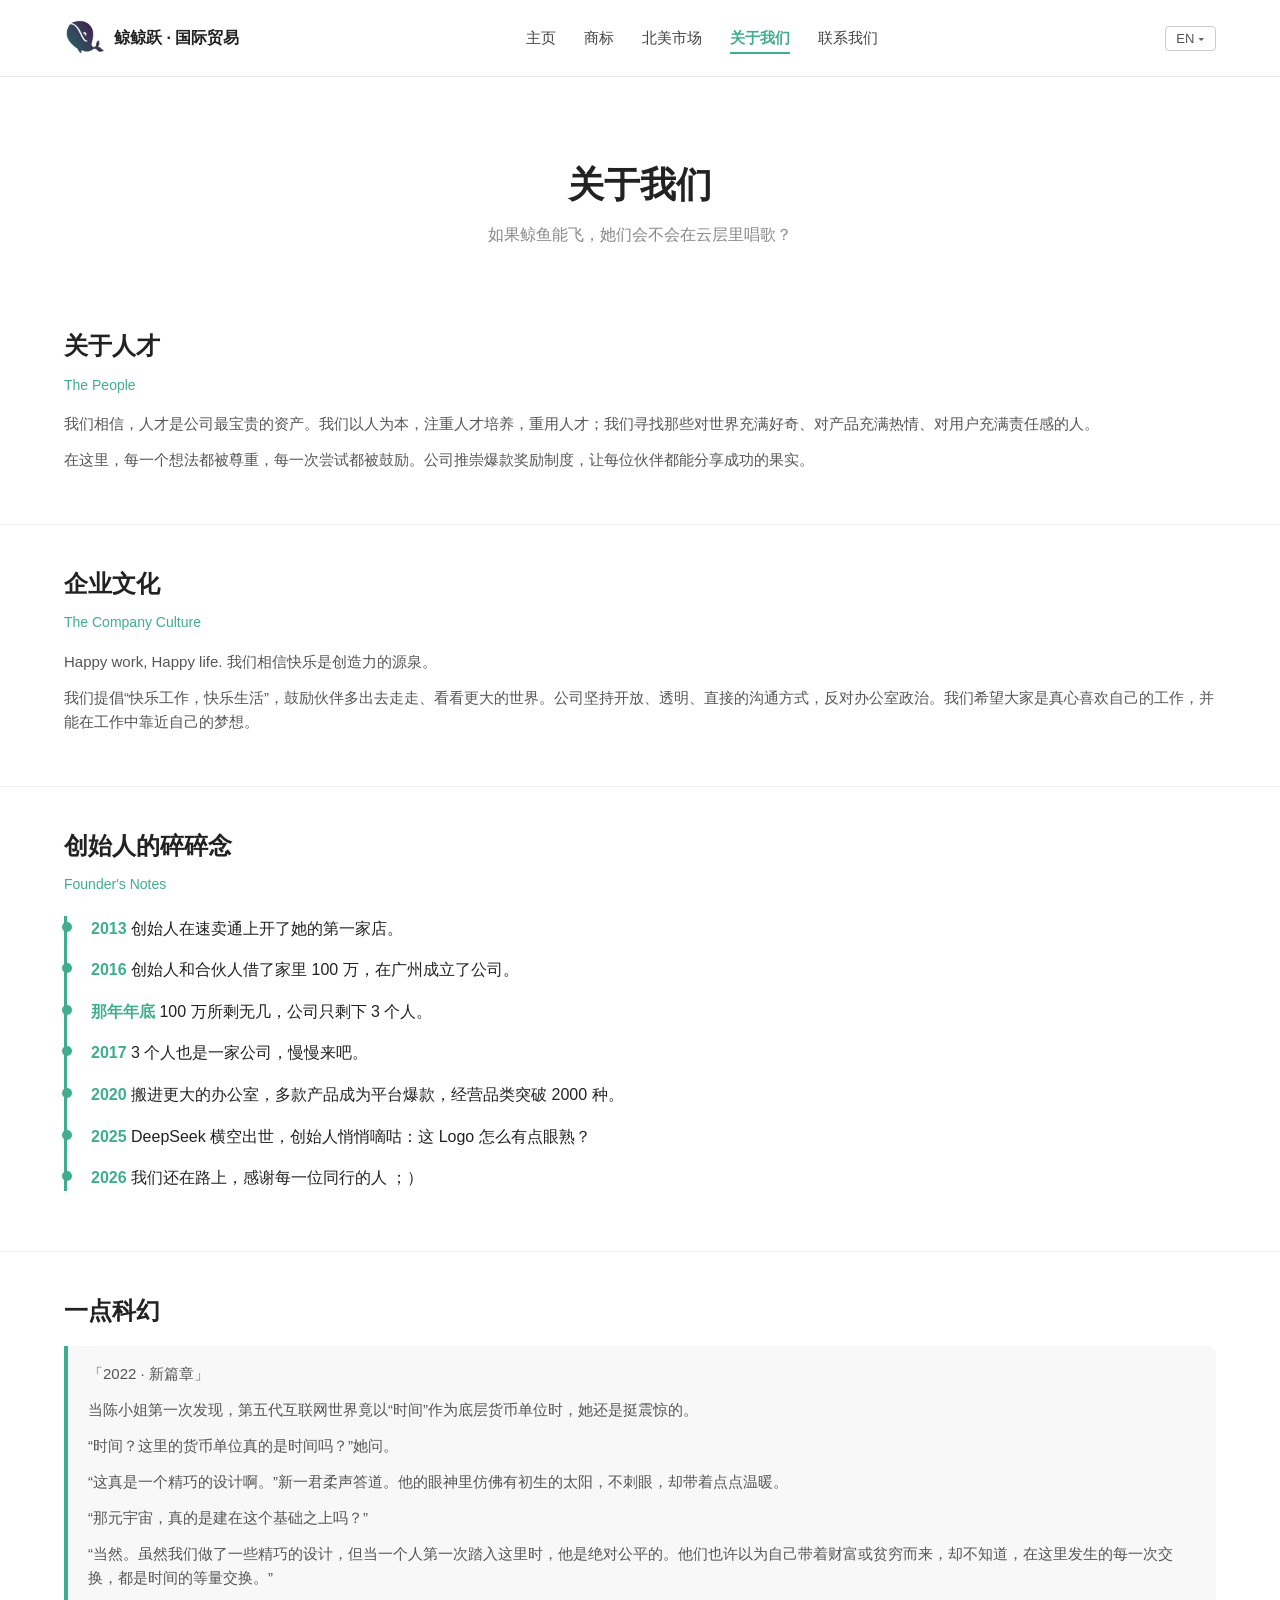
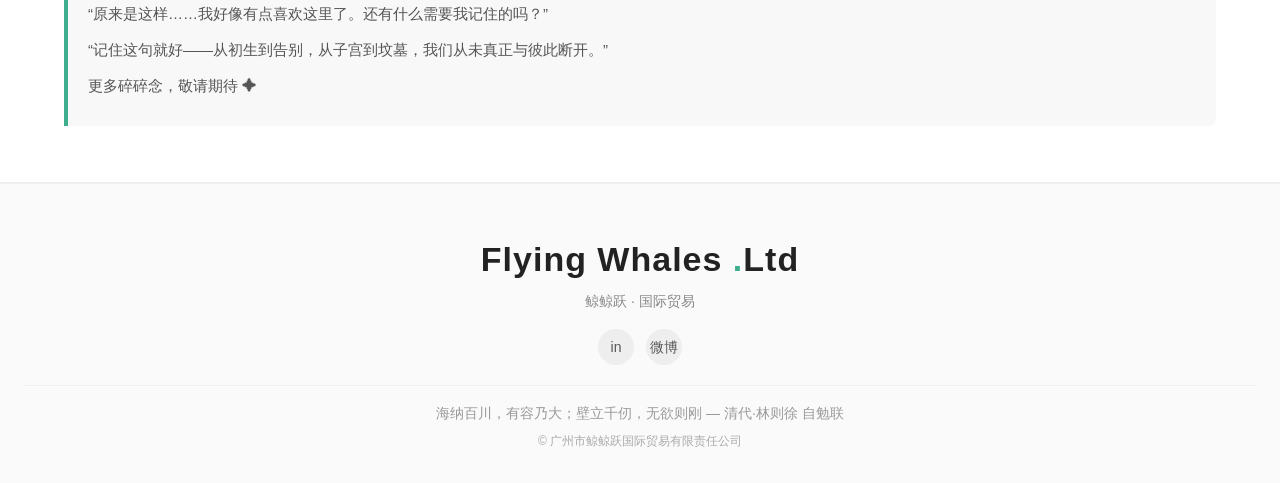
==== commit 8f206ad1: "Revise about.html with new content and layout Updated the 'about' page with new content and structur" ====
--- a/about.html
+++ b/about.html
@@ -3,7 +3,7 @@
 <head>
 <meta charset="UTF-8">
 <meta name="viewport" content="width=device-width, initial-scale=1.0">
-<title>鲸鲸跃 · 商标</title>
+<title>鲸鲸跃 · 关于我们</title>
 <link rel="stylesheet" href="site.css">
 </head>
 <body>
@@ -18,9 +18,9 @@
 
     <ul id="navMenu">
       <li><a href="index.html">主页</a></li>
-      <li><a href="brand.html" class="active">商标</a></li>
+      <li><a href="brand.html">商标</a></li>
       <li><a href="na-market.html">北美市场</a></li>
-      <li><a href="about.html">关于我们</a></li>
+      <li><a href="about.html" class="active">关于我们</a></li>
       <li><a href="index.html#more">联系我们</a></li>
     </ul>
 
@@ -34,44 +34,106 @@
 </nav>
 
 <!-- ===== 页面标题 ===== -->
-<section class="brand-hero">
-  <div class="container">
-    <h1>Flying Whales</h1>
-    <p>商标日志 · Brand Log</p>
-  </div>
-</section>
-
-<!-- ===== 主商标展示 ===== -->
-<section class="brand-showcase">
-  <!-- 主商标 -->
-  <div class="brand-card">
-    <div class="logo-box">
-      <img src="images/fw.png" alt="Flying Whales 主商标" width="120" height="120" style="object-fit: contain;">
+<section class="page-hero">
+  <div class="container">
+    <h1>关于我们</h1>
+    <p>如果鲸鱼能飞，她们会不会在云层里唱歌？</p>
+  </div>
+</section>
+
+<!-- ===== 关于人才 ===== -->
+<section class="about-block">
+  <div class="container">
+    <h2>关于人才</h2>
+    <p class="en">The People</p>
+    <p>我们相信，人才是公司最宝贵的资产。我们以人为本，注重人才培养，重用人才；我们寻找那些对世界充满好奇、对产品充满热情、对用户充满责任感的人。</p>
+    <p>在这里，每一个想法都被尊重，每一次尝试都被鼓励。公司推崇爆款奖励制度，让每位伙伴都能分享成功的果实。</p>
+  </div>
+</section>
+
+<!-- ===== 企业文化 ===== -->
+<section class="about-block">
+  <div class="container">
+    <h2>企业文化</h2>
+    <p class="en">The Company Culture</p>
+    <p>Happy work, Happy life. 我们相信快乐是创造力的源泉。</p>
+    <p>我们提倡“快乐工作，快乐生活”，鼓励伙伴多出去走走、看看更大的世界。公司坚持开放、透明、直接的沟通方式，反对办公室政治。我们希望大家是真心喜欢自己的工作，并能在工作中靠近自己的梦想。</p>
+  </div>
+</section>
+
+<!-- ===== 创始人的碎碎念 ===== -->
+<section class="about-block">
+  <div class="container">
+    <h2>创始人的碎碎念</h2>
+    <p class="en">Founder's Notes</p>
+
+    <div class="timeline">
+      <div class="timeline-item">
+        <span class="year">2013</span>
+        创始人在速卖通上开了她的第一家店。
+      </div>
+
+      <div class="timeline-item">
+        <span class="year">2016</span>
+        创始人和合伙人借了家里 100 万，在广州成立了公司。
+      </div>
+
+      <div class="timeline-item">
+        <span class="year">那年年底</span>
+        100 万所剩无几，公司只剩下 3 个人。
+      </div>
+
+      <div class="timeline-item">
+        <span class="year">2017</span>
+        3 个人也是一家公司，慢慢来吧。
+      </div>
+
+      <div class="timeline-item">
+        <span class="year">2020</span>
+        搬进更大的办公室，多款产品成为平台爆款，经营品类突破 2000 种。
+      </div>
+
+      <div class="timeline-item">
+        <span class="year">2025</span>
+        DeepSeek 横空出世，创始人悄悄嘀咕：这 Logo 怎么有点眼熟？
+      </div>
+
+      <div class="timeline-item">
+        <span class="year">2026</span>
+        我们还在路上，感谢每一位同行的人 ；）
+      </div>
     </div>
-    <h3>Flying Whales 主商标</h3>
-    <p>快乐的虎鲸家族 ·</p>
-    <p>初版商标成图于 2015 年，设计灵感源于一只在海洋中快乐翱翔的虎鲸。</p>
-  </div>
-
-  <!-- 子品牌 -->
-  <div class="brand-card">
-    <div class="logo-box">
-      <img src="images/basicro.png" alt="Basicro 子品牌" width="120" height="120" style="object-fit: contain;">
+  </div>
+</section>
+
+<!-- ===== 一点科幻 ===== -->
+<section class="about-block">
+  <div class="container">
+    <h2>一点科幻</h2>
+
+    <div class="quote-block">
+      <p class="quote-title">「2022 · 新篇章」</p>
+
+      <p>当陈小姐第一次发现，第五代互联网世界竟以“时间”作为底层货币单位时，她还是挺震惊的。</p>
+
+      <p>“时间？这里的货币单位真的是时间吗？”她问。</p>
+
+      <p>“这真是一个精巧的设计啊。”新一君柔声答道。他的眼神里仿佛有初生的太阳，不刺眼，却带着点点温暖。</p>
+
+      <p>“那元宇宙，真的是建在这个基础之上吗？”</p>
+
+      <p>“当然。虽然我们做了一些精巧的设计，但当一个人第一次踏入这里时，他是绝对公平的。他们也许以为自己带着财富或贫穷而来，却不知道，在这里发生的每一次交换，都是时间的等量交换。”</p>
+
+      <p>“原来是这样……我好像有点喜欢这里了。还有什么需要我记住的吗？”</p>
+
+      <p>“记住这句就好——从初生到告别，从子宫到坟墓，我们从未真正与彼此断开。”</p>
+
+      <p class="blog-tip">
+        更多碎碎念，敬请期待 ✦
+        <!-- 占位链接，避免 404 / 解析报错 -->
+        <!-- <a href="https://your-blog.example.com" target="_blank" rel="noopener">前往博客 →</a> -->
+      </p>
     </div>
-    <h3>Basicro 子品牌</h3>
-    <p>商标设计灵感源于 鹦鹉螺 · 鲸鱼泡泡 · 黄金分割</p>
-    <p>Basicro 寓意聚焦细分领域，注重产品的细节和质量。</p>
-  </div>
-</section>
-
-<!-- ===== 设计说明 ===== -->
-<section class="section" style="background:#f8f8f8;">
-  <div class="container" style="max-width:800px;">
-    <h2 class="section-title">设计理念</h2>
-    <p style="text-align:center; color:#555; margin-bottom:16px;">
-      虎鲸以其强烈的家庭观念著称，我们希望这只虎鲸可以唤起你童年的美好回忆，
-      也希望你能感受到虎鲸生活所必须的广阔海洋将我们紧密相连。
-    </p>
   </div>
 </section>
 
@@ -81,7 +143,7 @@
   <div class="footer-sub">鲸鲸跃 · 国际贸易</div>
   <div class="footer-social">
     <a href="#" title="LinkedIn">in</a>
-    <a href="#" title="Facebook">fb</a>
+    <a href="#" title="微博">微博</a>
   </div>
   <div class="footer-motto">海纳百川，有容乃大；壁立千仞，无欲则刚 — 清代·林则徐 自勉联</div>
   <div class="footer-copy">© 广州市鲸鲸跃国际贸易有限责任公司</div>
